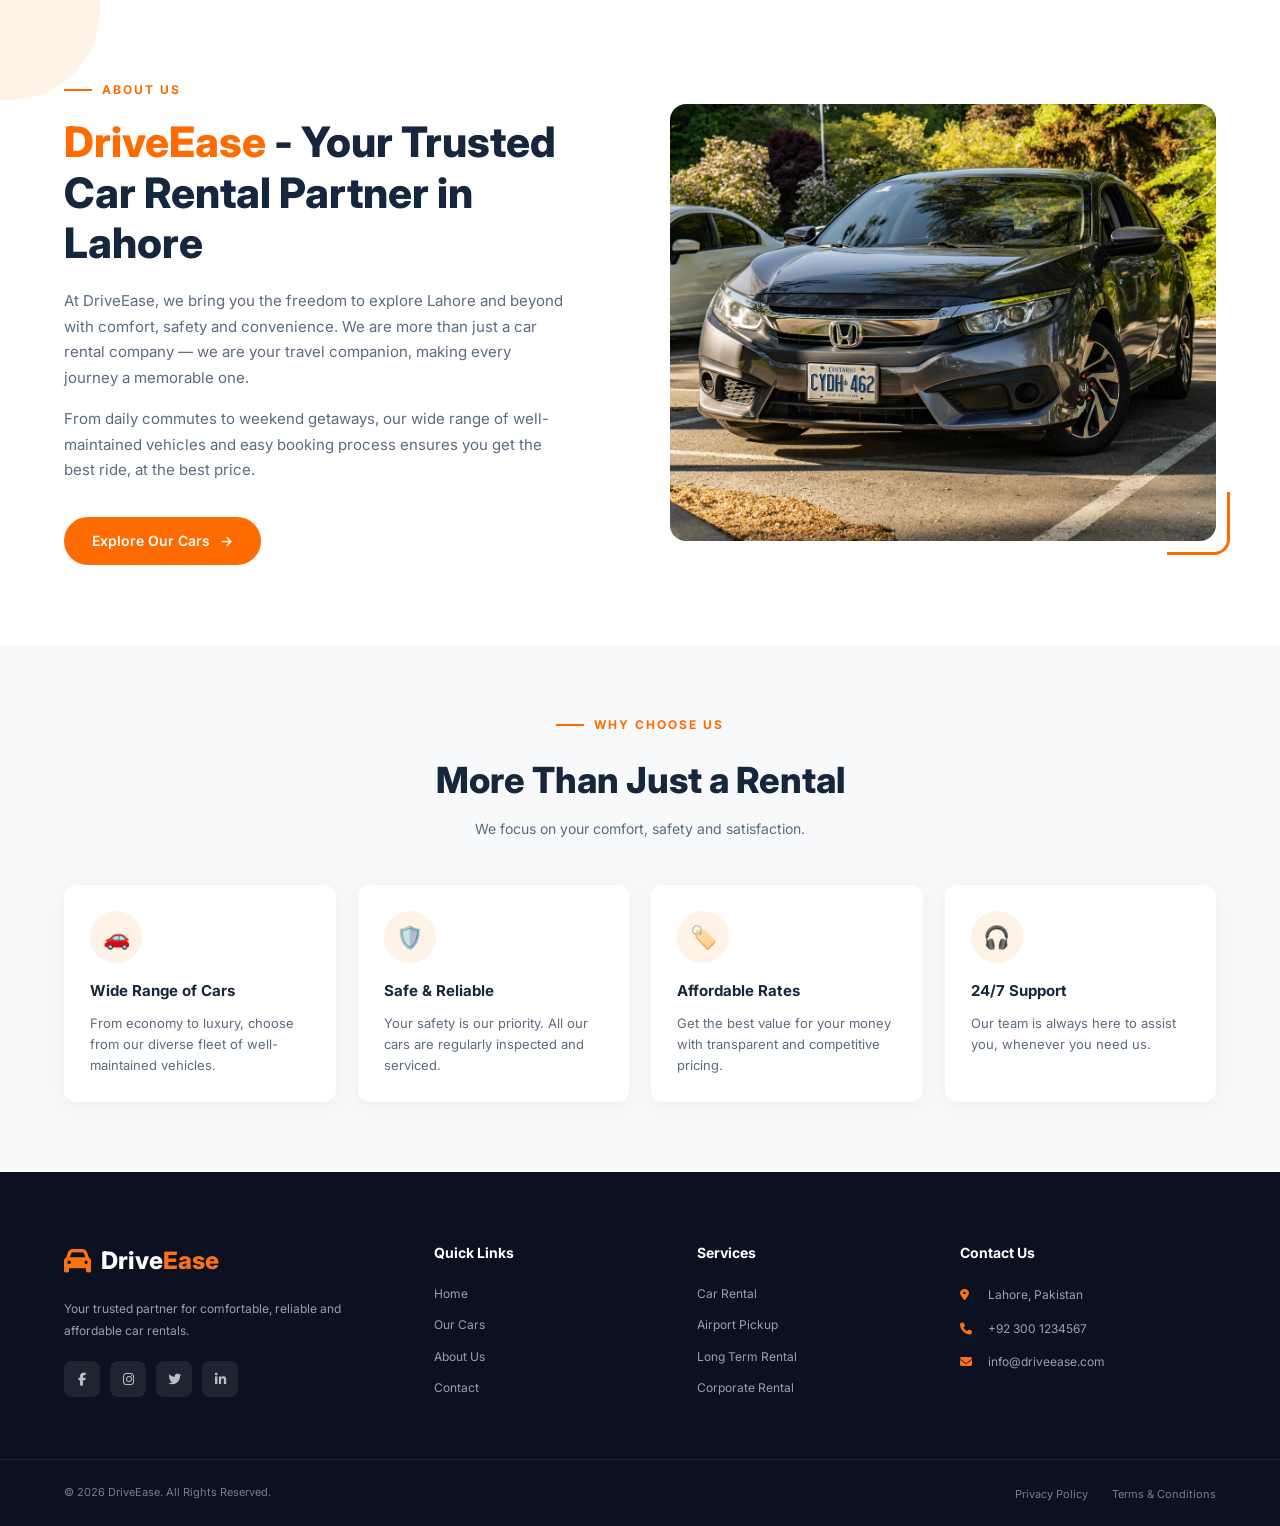
==== about.html @ b9ad4b28 "add about page" ====
<!DOCTYPE html>
<html lang="en">
<head>
    <meta charset="UTF-8">
    <meta name="viewport" content="width=device-width, initial-scale=1.0">

    <title>DriveEase | Car Rental Management System</title>

    <!-- Google Font -->
    <link rel="preconnect" href="https://fonts.googleapis.com">
    <link rel="preconnect" href="https://fonts.gstatic.com" crossorigin>
    <link href="https://fonts.googleapis.com/css2?family=Inter:wght@400;500;600;700;800&display=swap" rel="stylesheet">

    <!-- Font Awesome -->
    <link rel="stylesheet"
          href="https://cdnjs.cloudflare.com/ajax/libs/font-awesome/6.5.2/css/all.min.css">

    <!-- CSS -->
    <link rel="stylesheet" href="css/style.css">
</head>
<body>

<!-- ABOUT US -->
<section class="about-section">
  <div class="about-content">
    <div class="small-title">ABOUT US</div>
    <h1 class="main-heading"><span>DriveEase</span> - Your Trusted <br>Car Rental Partner in Lahore</h1>
    <p class="para">At DriveEase, we bring you the freedom to explore Lahore and beyond with comfort, safety and convenience. We are more than just a car rental company — we are your travel companion, making every journey a memorable one.</p>
    <p class="para">From daily commutes to weekend getaways, our wide range of well-maintained vehicles and easy booking process ensures you get the best ride, at the best price.</p>
    <a href="#" class="btn">Explore Our Cars <span>→</span></a>
  </div>
  <div class="about-image">
    <img src="img/honda civic.jpg" alt="Cars in Lahore">
  </div>
</section>

<!-- WHY CHOOSE US -->
<section class="why-section">
  <div class="small-title">WHY CHOOSE US</div>
  <h2 class="why-heading">More Than Just a Rental</h2>
  <p class="why-sub">We focus on your comfort, safety and satisfaction.</p>
  <div class="cards">
    <div class="card">
      <div class="icon-box">🚗</div>
      <h3>Wide Range of Cars</h3>
      <p>From economy to luxury, choose from our diverse fleet of well-maintained vehicles.</p>
    </div>
    <div class="card">
      <div class="icon-box">🛡️</div>
      <h3>Safe & Reliable</h3>
      <p>Your safety is our priority. All our cars are regularly inspected and serviced.</p>
    </div>
    <div class="card">
      <div class="icon-box">🏷️</div>
      <h3>Affordable Rates</h3>
      <p>Get the best value for your money with transparent and competitive pricing.</p>
    </div>
    <div class="card">
      <div class="icon-box">🎧</div>
      <h3>24/7 Support</h3>
      <p>Our team is always here to assist you, whenever you need us.</p>
    </div>
  </div>
</section>

<!-- ================= FOOTER ================= -->
    <footer class="footer">

        <div class="container footer-grid">

            <!-- About -->
            <div class="footer-column">

                <a href="index.html" class="logo footer-logo">
                    <i class="fa-solid fa-car"></i>
                    <span>Drive<span>Ease</span></span>
                </a>

                <p>
                    Your trusted partner for comfortable,
                    reliable and affordable car rentals.
                </p>

                <div class="social-links">

                    <a href="#">
                        <i class="fa-brands fa-facebook-f"></i>
                    </a>

                    <a href="#">
                        <i class="fa-brands fa-instagram"></i>
                    </a>

                    <a href="#">
                        <i class="fa-brands fa-twitter"></i>
                    </a>

                    <a href="#">
                        <i class="fa-brands fa-linkedin-in"></i>
                    </a>

                </div>

            </div>


            <!-- Quick Links -->
            <div class="footer-column">

                <h3>Quick Links</h3>

                <a href="index.html">Home</a>
                <a href="cars.html">Our Cars</a>
                <a href="about.html">About Us</a>
                <a href="contact.html">Contact</a>

            </div>


            <!-- Services -->
            <div class="footer-column">

                <h3>Services</h3>

                <a href="cars.html">Car Rental</a>
                <a href="#">Airport Pickup</a>
                <a href="#">Long Term Rental</a>
                <a href="#">Corporate Rental</a>

            </div>


            <!-- Contact -->
            <div class="footer-column">

                <h3>Contact Us</h3>

                <p>
                    <i class="fa-solid fa-location-dot"></i>
                    Lahore, Pakistan
                </p>

                <p>
                    <i class="fa-solid fa-phone"></i>
                    +92 300 1234567
                </p>

                <p>
                    <i class="fa-solid fa-envelope"></i>
                    info@driveease.com
                </p>

            </div>

        </div>


        <div class="footer-bottom">

            <div class="container">

                <p>
                    © 2026 DriveEase. All Rights Reserved.
                </p>

                <div>
                    <a href="#">Privacy Policy</a>
                    <a href="#">Terms & Conditions</a>
                </div>

            </div>

        </div>

    </footer>


    <!-- JavaScript -->
    <script src="js/main.js"></script>
</body>
</html>
---- css/style.css ----
/* =========================================================
   DRIVE EASE - CAR RENTAL WEBSITE
   COMPLETE STYLE SHEET
   ========================================================= */


/* =========================
   GOOGLE FONT
   ========================= */

* {
    margin: 0;
    padding: 0;
    box-sizing: border-box;
}

html {
    scroll-behavior: smooth;
}

body {
    font-family: "Inter", sans-serif;
    color: #1f2937;
    background: #ffffff;
    line-height: 1.6;
}

a {
    text-decoration: none;
    color: inherit;
}

button,
input,
select {
    font-family: inherit;
}

img {
    max-width: 100%;
    display: block;
}


/* =========================
   VARIABLES
   ========================= */

:root {
    --primary: #f97316;
    --primary-dark: #ea580c;
    --primary-light: #fff7ed;

    --dark: #111827;
    --dark-2: #1f2937;

    --text: #374151;
    --text-light: #6b7280;

    --white: #ffffff;
    --light: #f9fafb;
    --light-2: #f3f4f6;

    --border: #e5e7eb;

    --success: #16a34a;

    --shadow-sm: 0 4px 15px rgba(0, 0, 0, 0.06);
    --shadow: 0 10px 30px rgba(0, 0, 0, 0.08);
    --shadow-lg: 0 20px 50px rgba(0, 0, 0, 0.12);

    --radius: 14px;
}


/* =========================
   CONTAINER
   ========================= */

.container {
    width: 90%;
    max-width: 1200px;
    margin: 0 auto;
}


/* =========================
   HEADER
   ========================= */

.header {
    position: absolute;
    top: 0;
    left: 0;
    width: 100%;
    z-index: 100;
    background: transparent;
}

.navbar {
    height: 85px;

    display: flex;
    align-items: center;
    justify-content: space-between;
}


/* Logo */

.logo {
    display: flex;
    align-items: center;
    gap: 10px;

    font-size: 24px;
    font-weight: 800;
    color: var(--white);
}

.logo i {
    color: var(--primary);
    font-size: 27px;
}

.logo span span {
    color: var(--primary);
}


/* Navigation */

.nav-menu {
    display: flex;
    align-items: center;
    gap: 32px;
}

.nav-menu a {
    position: relative;

    color: rgba(255, 255, 255, 0.85);

    font-size: 14px;
    font-weight: 600;

    transition: 0.3s ease;
}

.nav-menu a:hover,
.nav-menu a.active {
    color: var(--white);
}

.nav-menu a.active::after {
    content: "";

    position: absolute;

    left: 0;
    bottom: -8px;

    width: 100%;
    height: 2px;

    background: var(--primary);
}


/* Login Button */

.login-btn {
    padding: 11px 22px;

    border: 1px solid rgba(255, 255, 255, 0.4);

    border-radius: 8px;

    transition: 0.3s ease;
}

.login-btn:hover {
    background: var(--primary);
    border-color: var(--primary);
}


/* Mobile Menu Button */

.menu-btn {
    display: none;

    width: 42px;
    height: 42px;

    border: none;
    border-radius: 8px;

    background: rgba(255, 255, 255, 0.1);

    color: var(--white);

    font-size: 20px;

    cursor: pointer;
}


/* =========================================================
   HERO / LANDING SECTION
   ========================================================= */

.hero {
    position: relative;

    min-height: 720px;

    display: flex;
    align-items: center;

    overflow: hidden;

    color: var(--white);

    background: #111827;
}


/* =========================
   HERO BACKGROUND IMAGE
   ========================= */

.hero-background {
    position: absolute;

    inset: 0;

    width: 100%;
    height: 100%;

    background-image: url("../img/back.jpg");

    background-size: cover;
    background-position: center center;
    background-repeat: no-repeat;

    transform: scale(1.03);

    z-index: 1;
}


/* Dark overlay */

.hero-overlay {
    position: absolute;

    inset: 0;

    background:
        linear-gradient(
            90deg,
            rgba(7, 12, 20, 0.90) 0%,
            rgba(7, 12, 20, 0.70) 40%,
            rgba(7, 12, 20, 0.35) 75%,
            rgba(7, 12, 20, 0.55) 100%
        );

    z-index: 2;
}


/* Additional orange glow */

.hero::after {
    content: "";

    position: absolute;

    width: 500px;
    height: 500px;

    right: -180px;
    bottom: -250px;

    background: rgba(249, 115, 22, 0.25);

    border-radius: 50%;

    filter: blur(100px);

    z-index: 3;
}


/* Hero content */

.hero-content {
    position: relative;

    z-index: 10;

    min-height: 720px;

    display: grid;

    grid-template-columns: 1fr 1fr;

    align-items: center;

    gap: 60px;

    padding-top: 70px;
}


/* =========================
   HERO TEXT
   ========================= */

.hero-text {
    max-width: 600px;

    position: relative;
    z-index: 10;
}


/* Hero tag */

.hero-tag {
    display: inline-flex;

    align-items: center;

    gap: 8px;

    padding: 9px 15px;

    margin-bottom: 22px;

    border-radius: 50px;

    background: rgba(249, 115, 22, 0.15);

    border: 1px solid rgba(249, 115, 22, 0.4);

    color: #fed7aa;

    font-size: 13px;

    font-weight: 600;
}

.hero-tag i {
    color: var(--primary);
}


/* Hero heading */

.hero-text h1 {
    font-size: clamp(44px, 5vw, 70px);

    line-height: 1.05;

    font-weight: 800;

    letter-spacing: -2px;

    margin-bottom: 24px;
}

.hero-text h1 span {
    display: block;

    color: var(--primary);
}


/* Hero paragraph */

.hero-text > p {
    max-width: 540px;

    color: rgba(255, 255, 255, 0.78);

    font-size: 17px;

    line-height: 1.8;

    margin-bottom: 35px;
}


/* =========================
   HERO BUTTONS
   ========================= */

.hero-buttons {
    display: flex;

    align-items: center;

    gap: 14px;

    flex-wrap: wrap;
}

.btn {
    display: inline-flex;

    align-items: center;
    justify-content: center;

    gap: 10px;

    padding: 14px 25px;

    border-radius: 9px;

    font-size: 14px;

    font-weight: 700;

    transition: all 0.3s ease;
}


/* Primary button */

.primary-btn {
    background: var(--primary);

    color: var(--white);

    box-shadow: 0 10px 25px rgba(249, 115, 22, 0.3);
}

.primary-btn:hover {
    background: var(--primary-dark);

    transform: translateY(-2px);

    box-shadow: 0 15px 30px rgba(249, 115, 22, 0.4);
}


/* Secondary button */

.secondary-btn {
    background: rgba(255, 255, 255, 0.08);

    border: 1px solid rgba(255, 255, 255, 0.3);

    color: var(--white);

    backdrop-filter: blur(5px);
}

.secondary-btn:hover {
    background: rgba(255, 255, 255, 0.15);

    transform: translateY(-2px);
}


/* =========================
   HERO RIGHT SIDE
   ========================= */

.hero-image {
    position: relative;

    height: 500px;

    display: flex;

    align-items: center;

    justify-content: center;

    z-index: 5;
}


/* Card */

.hero-car-card {
    position: relative;

    width: 100%;
    height: 460px;

    border-radius: 24px;

    overflow: hidden;

    background: rgba(255, 255, 255, 0.04);

    border: 1px solid rgba(255, 255, 255, 0.12);

    box-shadow:
        0 30px 80px rgba(0, 0, 0, 0.35),
        inset 0 0 60px rgba(255, 255, 255, 0.03);

    backdrop-filter: blur(3px);
}


/* Decorative orange glow */

.hero-car-card::before {
    content: "";

    position: absolute;

    width: 350px;
    height: 350px;

    left: 50%;
    top: 50%;

    transform: translate(-50%, -50%);

    background: rgba(249, 115, 22, 0.20);

    border-radius: 50%;

    filter: blur(70px);

    z-index: 2;
}


/* Bottom shadow */

.hero-car-card::after {
    content: "";

    position: absolute;

    left: 10%;
    right: 10%;
    bottom: 45px;

    height: 50px;

    background: rgba(0, 0, 0, 0.45);

    border-radius: 50%;

    filter: blur(25px);

    z-index: 2;
}


/* =========================
   FLOATING INFO CARD
   ========================= */

.car-floating-info {
    position: absolute;

    left: 25px;
    bottom: 25px;

    z-index: 10;

    display: flex;

    align-items: center;

    gap: 12px;

    padding: 13px 18px;

    min-width: 230px;

    background: rgba(255, 255, 255, 0.96);

    color: var(--dark);

    border-radius: 12px;

    box-shadow: 0 15px 40px rgba(0, 0, 0, 0.25);

    backdrop-filter: blur(10px);
}


/* Floating icon */

.car-icon {
    width: 42px;
    height: 42px;

    display: flex;

    align-items: center;
    justify-content: center;

    flex-shrink: 0;

    border-radius: 10px;

    background: var(--primary);

    color: var(--white);

    font-size: 18px;
}

.car-floating-info strong {
    display: block;

    font-size: 14px;

    margin-bottom: 2px;
}

.car-floating-info p {
    color: var(--text-light);

    font-size: 11px;
}


/* =========================================================
   BOOKING SECTION
   ========================================================= */

.booking-section {
    position: relative;

    margin-top: -70px;

    z-index: 20;
}

.booking-box {
    background: var(--white);

    border-radius: 18px;

    padding: 28px 30px;

    box-shadow: var(--shadow-lg);

    border: 1px solid var(--border);
}


/* Booking title */

.booking-title {
    margin-bottom: 22px;
}

.booking-title h2 {
    color: var(--dark);

    font-size: 22px;

    margin-bottom: 4px;
}

.booking-title p {
    color: var(--text-light);

    font-size: 13px;
}


/* Booking form */

.booking-form {
    display: grid;

    grid-template-columns: 1.2fr 1fr 1fr auto;

    gap: 16px;

    align-items: end;
}


/* Form group */

.form-group {
    display: flex;

    flex-direction: column;

    gap: 8px;
}

.form-group label {
    display: flex;

    align-items: center;

    gap: 7px;

    color: var(--dark);

    font-size: 12px;

    font-weight: 700;
}

.form-group label i {
    color: var(--primary);
}


/* Inputs */

.form-group select,
.form-group input {
    width: 100%;

    height: 48px;

    padding: 0 14px;

    border: 1px solid var(--border);

    border-radius: 8px;

    background: var(--light);

    color: var(--text);

    outline: none;

    font-size: 13px;

    transition: 0.3s ease;
}

.form-group select:focus,
.form-group input:focus {
    border-color: var(--primary);

    background: var(--white);

    box-shadow: 0 0 0 3px rgba(249, 115, 22, 0.1);
}


/* Search button */

.search-btn {
    height: 48px;

    padding: 0 22px;

    display: flex;

    align-items: center;
    justify-content: center;

    gap: 9px;

    border: none;

    border-radius: 8px;

    background: var(--primary);

    color: var(--white);

    font-size: 13px;

    font-weight: 700;

    cursor: pointer;

    transition: 0.3s ease;
}

.search-btn:hover {
    background: var(--primary-dark);

    transform: translateY(-2px);
}


/* =========================================================
   GENERAL SECTION
   ========================================================= */

.featured-section,
.why-us,
.how-it-works,
.reviews-section {
    padding: 100px 0;
}

.section-heading {
    display: flex;

    align-items: flex-end;
    justify-content: space-between;

    gap: 30px;

    margin-bottom: 45px;
}

.section-heading.centered {
    display: block;

    text-align: center;

    max-width: 650px;

    margin-left: auto;
    margin-right: auto;

    margin-bottom: 55px;
}


.section-label {
    display: inline-block;

    margin-bottom: 10px;

    color: var(--primary);

    font-size: 12px;

    font-weight: 800;

    letter-spacing: 1.5px;
}

.section-heading h2 {
    color: var(--dark);

    font-size: 38px;

    line-height: 1.2;

    margin-bottom: 12px;
}

.section-heading p {
    color: var(--text-light);

    font-size: 14px;

    max-width: 550px;
}

.section-heading.centered p {
    margin: 0 auto;
}


/* View all */

.view-all {
    display: inline-flex;

    align-items: center;

    gap: 8px;

    color: var(--primary);

    font-size: 13px;

    font-weight: 700;

    white-space: nowrap;
}

.view-all:hover {
    color: var(--primary-dark);
}


/* =========================================================
   FEATURED CARS
   ========================================================= */

.featured-section {
    background: var(--white);
}

.cars-grid {
    display: grid;

    grid-template-columns: repeat(3, 1fr);

    gap: 25px;
}


/* Car card */

.car-card {
    background: linear-gradient(145deg, #ffffff, #fff7ed);

    border: 1px solid var(--border);

    border-radius: var(--radius);

    overflow: hidden;

    box-shadow: var(--shadow-sm);

    transition: all 0.3s ease;
}

.car-card:hover {
    transform: translateY(-7px);

    box-shadow: var(--shadow-lg);
}


/* Car image */

.car-image {
    position: relative;

    height: 230px;

    background: var(--light-2);

    overflow: hidden;
}

.car-image img {
    width: 100%;
    height: 100%;

    object-fit: cover;

    transition: transform 0.5s ease;
}

.car-card:hover .car-image img {
    transform: scale(1.06);
}


/* Available badge */

.available {
    position: absolute;

    top: 15px;
    left: 15px;

    padding: 6px 10px;

    background: #dcfce7;

    color: var(--success);

    border-radius: 6px;

    font-size: 10px;

    font-weight: 700;
}


/* Car content */

.car-content {
    padding: 20px;
}


/* Car title */

.car-title {
    display: flex;

    align-items: flex-start;

    justify-content: space-between;

    gap: 15px;

    margin-bottom: 18px;
}

.car-title h3 {
    color: var(--dark);

    font-size: 17px;

    margin-bottom: 3px;
}

.car-title p {
    color: var(--text-light);

    font-size: 12px;
}


/* Rating */

.rating {
    display: flex;

    align-items: center;

    gap: 5px;

    color: var(--dark);

    font-size: 12px;

    font-weight: 700;
}

.rating i {
    color: #f59e0b;
}


/* Specs */

.car-specs {
    display: flex;

    align-items: center;

    gap: 12px;

    padding-bottom: 18px;

    border-bottom: 1px solid var(--border);
}

.car-specs span {
    display: flex;

    align-items: center;

    gap: 5px;

    color: var(--text-light);

    font-size: 10px;
}

.car-specs i {
    color: var(--primary);

    font-size: 11px;
}


/* Bottom */

.car-bottom {
    display: flex;

    align-items: center;

    justify-content: space-between;

    gap: 10px;

    padding-top: 18px;
}

.price strong {
    color: var(--dark);

    font-size: 18px;
}

.price span {
    color: var(--text-light);

    font-size: 11px;
}


/* Rent button */

.rent-btn {
    padding: 9px 15px;

    border-radius: 7px;

    background: var(--primary-light);

    color: var(--primary);

    font-size: 11px;

    font-weight: 700;

    transition: 0.3s ease;
}

.rent-btn:hover {
    background: var(--primary);

    color: var(--white);
}


/* =========================================================
   WHY CHOOSE US
   ========================================================= */

.why-us {
    background: var(--light);
}

.features-grid {
    display: grid;

    grid-template-columns: repeat(4, 1fr);

    gap: 22px;
}

.feature-card {
    padding: 30px 22px;

    background: linear-gradient(145deg, #ffffff, #fff1e6);

    border: 1px solid var(--border);

    border-radius: var(--radius);

    text-align: center;

    transition: 0.3s ease;
}

.feature-card:hover {
    transform: translateY(-5px);

    box-shadow: var(--shadow);
}

.feature-icon {
    width: 58px;
    height: 58px;

    display: flex;

    align-items: center;
    justify-content: center;

    margin: 0 auto 20px;

    border-radius: 12px;

    background: var(--primary-light);

    color: var(--primary);

    font-size: 23px;
}

.feature-card h3 {
    color: var(--dark);

    font-size: 16px;

    margin-bottom: 9px;
}

.feature-card p {
    color: var(--text-light);

    font-size: 12px;

    line-height: 1.7;
}


/* =========================================================
   HOW IT WORKS
   ========================================================= */

.how-it-works {
    background: var(--white);
}

.steps {
    display: grid;

    grid-template-columns: repeat(3, 1fr);

    gap: 50px;

    position: relative;
}

.step {
    position: relative;

    text-align: center;

    padding: 10px;
}


/* Step number */

.step-number {
    position: absolute;

    top: -5px;
    right: 20px;

    color: rgba(249, 115, 22, 0.08);

    font-size: 55px;

    font-weight: 800;

    line-height: 1;
}


/* Step icon */

.step-icon {
    position: relative;

    width: 70px;
    height: 70px;

    display: flex;

    align-items: center;
    justify-content: center;

    margin: 0 auto 22px;

    border-radius: 50%;

    background: var(--primary);

    color: var(--white);

    font-size: 25px;

    box-shadow: 0 12px 25px rgba(249, 115, 22, 0.25);
}

.step h3 {
    color: var(--dark);

    font-size: 17px;

    margin-bottom: 8px;
}

.step p {
    max-width: 280px;

    margin: 0 auto;

    color: var(--text-light);

    font-size: 12px;
}


/* =========================================================
   REVIEWS
   ========================================================= */

.reviews-section {
    background: linear-gradient(145deg, #ffffff, #f3f4ff);
}

.reviews-grid {
    display: grid;

    grid-template-columns: repeat(3, 1fr);

    gap: 22px;
}

.review-card {
    padding: 28px;

    background: var(--white);

    border: 1px solid var(--border);

    border-radius: var(--radius);

    box-shadow: var(--shadow-sm);
}

.stars {
    color: #f59e0b;

    font-size: 16px;

    letter-spacing: 2px;

    margin-bottom: 18px;
}

.review-card > p {
    color: var(--text);

    font-size: 13px;

    line-height: 1.8;

    margin-bottom: 25px;
}


/* Customer */

.customer {
    display: flex;

    align-items: center;

    gap: 12px;
}

.customer-avatar {
    width: 42px;
    height: 42px;

    display: flex;

    align-items: center;
    justify-content: center;

    border-radius: 50%;

    background: var(--primary);

    color: var(--white);

    font-weight: 700;

    font-size: 14px;
}

.customer h4 {
    color: var(--dark);

    font-size: 13px;

    margin-bottom: 2px;
}

.customer span {
    color: var(--text-light);

    font-size: 11px;
}


/* =========================================================
   CALL TO ACTION
   ========================================================= */

.cta-section {
    padding: 70px 0;

    background:
        linear-gradient(
            120deg,
            #111827,
            #1f2937
        );

    color: var(--white);
}

.cta-content {
    display: flex;

    align-items: center;

    justify-content: space-between;

    gap: 30px;
}

.cta-content .section-label {
    color: var(--primary);
}

.cta-content h2 {
    max-width: 600px;

    font-size: 34px;

    line-height: 1.2;

    margin-bottom: 10px;
}

.cta-content p {
    color: rgba(255, 255, 255, 0.7);

    font-size: 13px;
}


/* CTA button */

.cta-btn {
    flex-shrink: 0;

    background: var(--primary);

    color: var(--white);

    padding: 14px 25px;
}

.cta-btn:hover {
    background: var(--primary-dark);

    transform: translateY(-2px);
}


/* =========================================================
   FOOTER
   ========================================================= */

.footer {
    background: #0b1120;

    color: var(--white);

    padding-top: 70px;
}


/* Footer grid */

.footer-grid {
    display: grid;

    grid-template-columns: 1.5fr 1fr 1fr 1.2fr;

    gap: 50px;

    padding-bottom: 50px;
}


/* Footer logo */

.footer-logo {
    margin-bottom: 18px;
}

.footer-column > p {
    max-width: 280px;

    color: rgba(255, 255, 255, 0.6);

    font-size: 12px;

    line-height: 1.8;
}


/* Footer headings */

.footer-column h3 {
    font-size: 14px;

    margin-bottom: 20px;
}


/* Footer links */

.footer-column > a:not(.logo) {
    display: block;

    color: rgba(255, 255, 255, 0.6);

    font-size: 12px;

    margin-bottom: 12px;

    transition: 0.3s ease;
}

.footer-column > a:not(.logo):hover {
    color: var(--primary);

    padding-left: 4px;
}


/* Contact paragraphs */

.footer-column > p {
    margin-bottom: 12px;
}

.footer-column > p i {
    width: 20px;

    color: var(--primary);

    margin-right: 5px;
}


/* Social links */

.social-links {
    display: flex;

    gap: 10px;

    margin-top: 20px;
}

.social-links a {
    width: 36px;
    height: 36px;

    display: flex;

    align-items: center;
    justify-content: center;

    border-radius: 8px;

    background: rgba(255, 255, 255, 0.08);

    color: rgba(255, 255, 255, 0.7);

    font-size: 13px;

    transition: 0.3s ease;
}

.social-links a:hover {
    background: var(--primary);

    color: var(--white);

    transform: translateY(-3px);
}


/* Footer bottom */

.footer-bottom {
    border-top: 1px solid rgba(255, 255, 255, 0.08);

    padding: 20px 0;
}

.footer-bottom .container {
    display: flex;

    align-items: center;

    justify-content: space-between;

    gap: 20px;
}

.footer-bottom p {
    color: rgba(255, 255, 255, 0.45);

    font-size: 11px;
}

.footer-bottom a {
    color: rgba(255, 255, 255, 0.45);

    font-size: 11px;

    margin-left: 20px;

    transition: 0.3s ease;
}

.footer-bottom a:hover {
    color: var(--primary);
}


/* =========================================================
   TABLET
   ========================================================= */

@media (max-width: 992px) {

    .nav-menu {
        gap: 20px;
    }

    .hero-content {
        grid-template-columns: 1fr;

        text-align: center;

        padding-top: 120px;

        gap: 35px;
    }

    .hero-text {
        max-width: 700px;

        margin: 0 auto;
    }

    .hero-text > p {
        margin-left: auto;
        margin-right: auto;
    }

    .hero-buttons {
        justify-content: center;
    }

    .hero-image {
        height: 380px;

        max-width: 650px;

        width: 100%;

        margin: 0 auto;
    }

    .hero-car-card {
        height: 350px;
    }

    .booking-form {
        grid-template-columns: repeat(2, 1fr);
    }

    .search-btn {
        width: 100%;
    }

    .cars-grid {
        grid-template-columns: repeat(2, 1fr);
    }

    .features-grid {
        grid-template-columns: repeat(2, 1fr);
    }

    .footer-grid {
        grid-template-columns: repeat(2, 1fr);
    }

}


/* =========================================================
   MOBILE
   ========================================================= */

@media (max-width: 768px) {

    .container {
        width: 92%;
    }


    /* Header */

    .navbar {
        height: 75px;
    }

    .nav-menu {
        display: none;
    }

    .menu-btn {
        display: flex;

        align-items: center;
        justify-content: center;
    }


    /* Hero */

    .hero {
        min-height: 850px;
    }

    .hero-content {
        min-height: 850px;

        padding-top: 100px;

        grid-template-columns: 1fr;
    }

    .hero-text h1 {
        font-size: 43px;

        letter-spacing: -1.5px;
    }

    .hero-text > p {
        font-size: 14px;
    }

    .hero-image {
        height: 320px;
    }

    .hero-car-card {
        height: 300px;

        border-radius: 18px;
    }

    .car-floating-info {
        left: 15px;
        bottom: 15px;

        min-width: auto;

        padding: 10px 13px;
    }


    /* Booking */

    .booking-section {
        margin-top: -40px;
    }

    .booking-box {
        padding: 22px;
    }

    .booking-form {
        grid-template-columns: 1fr;
    }


    /* Sections */

    .featured-section,
    .why-us,
    .how-it-works,
    .reviews-section {
        padding: 75px 0;
    }

    .section-heading {
        flex-direction: column;

        align-items: flex-start;

        margin-bottom: 35px;
    }

    .section-heading.centered {
        align-items: center;
    }

    .section-heading h2 {
        font-size: 30px;
    }


    /* Cars */

    .cars-grid {
        grid-template-columns: 1fr;
    }


    /* Features */

    .features-grid {
        grid-template-columns: 1fr 1fr;
    }


    /* Steps */

    .steps {
        grid-template-columns: 1fr;

        gap: 40px;
    }


    /* Reviews */

    .reviews-grid {
        grid-template-columns: 1fr;
    }


    /* CTA */

    .cta-content {
        flex-direction: column;

        align-items: flex-start;
    }

    .cta-content h2 {
        font-size: 28px;
    }


    /* Footer */

    .footer-grid {
        grid-template-columns: 1fr 1fr;

        gap: 35px;
    }

    .footer-bottom .container {
        flex-direction: column;

        text-align: center;
    }

}


/* =========================================================
   SMALL MOBILE
   ========================================================= */

@media (max-width: 480px) {

    .logo {
        font-size: 21px;
    }

    .logo i {
        font-size: 23px;
    }


    .hero {
        min-height: 800px;
    }

    .hero-content {
        min-height: 800px;

        padding-top: 95px;
    }

    .hero-text h1 {
        font-size: 36px;
    }

    .hero-text > p {
        font-size: 13px;

        line-height: 1.7;
    }

    .hero-buttons {
        flex-direction: column;

        width: 100%;
    }

    .hero-buttons .btn {
        width: 100%;
    }

    .hero-image {
        height: 270px;
    }

    .hero-car-card {
        height: 255px;
    }

    .car-floating-info {
        transform: scale(0.9);

        transform-origin: left bottom;
    }


    /* Booking */

    .booking-box {
        padding: 18px;
    }

    .booking-title h2 {
        font-size: 19px;
    }


    /* Features */

    .features-grid {
        grid-template-columns: 1fr;
    }


    /* Footer */

    .footer-grid {
        grid-template-columns: 1fr;
    }

    .footer-bottom a {
        margin-left: 8px;
        margin-right: 8px;
    }

}



* {
    margin: 0;
    padding: 0;
    box-sizing: border-box;
}

body {
    font-family: 'Inter', sans-serif;
    background: #ffffff;
    color: #111827;
}

.featured-section {
    max-width: 1450px;
    margin: 0 auto;
    padding: 40px 25px 60px;
}

.section-title {
    font-size: 32px;
    font-weight: 800;
    margin-bottom: 30px;
    letter-spacing: -1px;
}

.cars-grid {
    display: grid;
    grid-template-columns: repeat(3, minmax(0, 1fr));
    gap: 30px;
}

.car-card {
    background: #fff9f2;
    border: 1px solid #e4e4e7;
    border-radius: 17px;
    overflow: hidden;
    box-shadow: 0 7px 22px rgba(0, 0, 0, 0.06);
    transition: 0.3s ease;
}

.car-card:hover {
    transform: translateY(-5px);
    box-shadow: 0 12px 28px rgba(0, 0, 0, 0.10);
}

.car-image {
    width: 100%;
    height: 285px;
    position: relative;
    overflow: hidden;
    background: #f0f0f0;
}

.car-image img {
    width: 100%;
    height: 100%;
    object-fit: cover;
    display: block;
    transition: transform 0.4s ease;
}

.car-card:hover .car-image img {
    transform: scale(1.04);
}

.available {
    position: absolute;
    top: 19px;
    left: 18px;
    background: #d9ffec;
    color: #078545;
    font-size: 12px;
    font-weight: 700;
    padding: 11px 14px;
    border-radius: 9px;
}

.car-details {
    padding: 27px 25px 24px;
}

.car-title-row {
    display: flex;
    align-items: center;
    justify-content: space-between;
    gap: 10px;
}

.car-title {
    font-size: 20px;
    font-weight: 700;
}

.rating {
    white-space: nowrap;
    font-size: 14px;
    font-weight: 700;
}

.rating i {
    color: #ff9800;
    margin-right: 5px;
}

.car-type {
    color: #64748b;
    font-size: 14px;
    margin-top: 11px;
}

.car-features {
    display: flex;
    flex-wrap: wrap;
    align-items: center;
    gap: 15px;
    margin: 27px 0 24px;
    color: #64748b;
    font-size: 12px;
}

.car-features span {
    display: flex;
    align-items: center;
    gap: 6px;
    white-space: nowrap;
}

.car-features i {
    color: #ff681f;
    font-size: 14px;
}

.car-footer {
    border-top: 1px solid #e4e4e7;
    padding-top: 25px;
    display: flex;
    justify-content: space-between;
    align-items: center;
    gap: 12px;
}

.price {
    font-size: 21px;
    font-weight: 800;
    white-space: nowrap;
}

.price small {
    font-size: 13px;
    font-weight: 400;
    color: #64748b;
}

.rent-btn {
    text-decoration: none;
    color: #ff681f;
    font-size: 13px;
    font-weight: 800;
    white-space: nowrap;
    transition: 0.2s;
}

.rent-btn:hover {
    color: #d9480f;
}

/* Tablet */
@media (max-width: 1050px) {
    .cars-grid {
        grid-template-columns: repeat(2, minmax(0, 1fr));
        gap: 22px;
    }

    .car-image {
        height: 240px;
    }
}

/* Mobile */
@media (max-width: 600px) {
    .featured-section {
        padding: 28px 15px 40px;
    }

    .section-title {
        font-size: 27px;
        margin-bottom: 22px;
    }

    .cars-grid {
        grid-template-columns: 1fr;
        gap: 22px;
    }

    .car-image {
        height: 235px;
    }

    .car-details {
        padding: 22px 18px;
    }

    .car-title {
        font-size: 18px;
    }
}

/*------about-----*/
*{margin:0;padding:0;box-sizing:border-box;font-family:'Inter',sans-serif}
:root{--orange:#FF6B00;--dark:#16263D;--gray:#5B6B7F;--light:#F8F9FB}
body{background:#fff;color:var(--dark)}

/* --- ABOUT US --- */
.about-section{padding:80px 5%;display:flex;gap:60px;align-items:center;max-width:1300px;margin:auto;position:relative;overflow:hidden;background:#fff}
.about-section::before{content:'';position:absolute;top:-80px;left:-80px;width:180px;height:180px;background:#FFF2E6;border-radius:50%}
.about-content{flex:1}
.small-title{color:var(--orange);font-size:12px;font-weight:700;letter-spacing:2px;display:flex;align-items:center;gap:10px;margin-bottom:18px}
.small-title::before{content:'';width:28px;height:2px;background:var(--orange)}
.main-heading{font-size:42px;font-weight:800;line-height:1.2;margin-bottom:20px}
.main-heading span{color:var(--orange)}
.para{color:var(--gray);font-size:15px;line-height:1.7;margin-bottom:16px;max-width:500px}
.btn{display:inline-flex;align-items:center;gap:10px;background:var(--orange);color:#fff;padding:13px 28px;border-radius:30px;text-decoration:none;font-weight:600;font-size:14px;margin-top:18px;transition:0.3s}
.btn:hover{background:#e65f00;transform:translateY(-2px)}

.about-image{flex:1;position:relative}
.about-image img{width:100%;border-radius:16px;display:block}
.about-image::after{content:'';position:absolute;bottom:-14px;right:-14px;width:60px;height:60px;border-right:3px solid var(--orange);border-bottom:3px solid var(--orange);border-radius:0 0 16px 0}

/* --- WHY CHOOSE US --- */
.why-section{padding:70px 5%;background:var(--light);text-align:center}
.why-section .small-title{justify-content:center}
.why-heading{font-size:36px;font-weight:800;margin-bottom:8px}
.why-sub{color:var(--gray);font-size:14px;margin-bottom:45px}
.cards{display:grid;grid-template-columns:repeat(4,1fr);gap:22px;max-width:1300px;margin:auto;text-align:left}
.card{background:#fff;padding:26px;border-radius:12px;box-shadow:0 4px 20px rgba(0,0,0,0.05);transition:0.3s}
.card:hover{transform:translateY(-5px)}
.icon-box{width:52px;height:52px;background:#FFF2E6;border-radius:50%;display:flex;align-items:center;justify-content:center;margin-bottom:16px;color:var(--orange);font-size:22px}
.card h3{font-size:15px;font-weight:700;margin-bottom:10px}
.card p{color:var(--gray);font-size:13px;line-height:1.6}

/* --- OUR JOURNEY --- */
.journey{padding:60px 5%;background:linear-gradient(rgba(16,30,52,0.88),rgba(16,30,52,0.88)), url('https://images.unsplash.com/photo-1514924013411-cbf25faa35bb?q=80&w=1000') center/cover;display:flex;gap:40px;align-items:center;color:#fff}
.journey-left{flex:1.2;max-width:380px}
.journey-left .small-title{color:var(--orange)}
.journey-left h2{font-size:32px;font-weight:800;line-height:1.2;margin-bottom:14px}
.journey-left h2 span{color:var(--orange)}
.journey-left p{color:#C2CAD3;font-size:13px;line-height:1.7}
.journey-stats{flex:2;display:flex;border-left:1px solid rgba(255,255,255,0.2);padding-left:20px}
.stat{flex:1;text-align:center;padding:10px 15px;border-right:1px solid rgba(255,255,255,0.15)}
.stat:last-child{border:none}
.stat .icon{font-size:26px;margin-bottom:8px}
.stat h3{color:var(--orange);font-size:28px;font-weight:800;margin-bottom:4px}
.stat p{font-size:12px;color:#C2CAD3}

/* Responsive */
@media(max-width:900px){
.about-section{flex-direction:column;padding:40px 5%}
.main-heading{font-size:30px}
.cards{grid-template-columns:repeat(2,1fr)}
.journey{flex-direction:column;align-items:flex-start}
.journey-stats{border-left:none;padding-left:0;width:100%;display:grid;grid-template-columns:repeat(2,1fr);gap:15px;border-top:1px solid rgba(255,255,255,0.2);padding-top:20px;margin-top:10px}
.stat{border-right:none;border-bottom:1px solid rgba(255,255,255,0.15)}
}
@media(max-width:500px){
.cards{grid-template-columns:1fr}
.why-heading{font-size:26px}
}
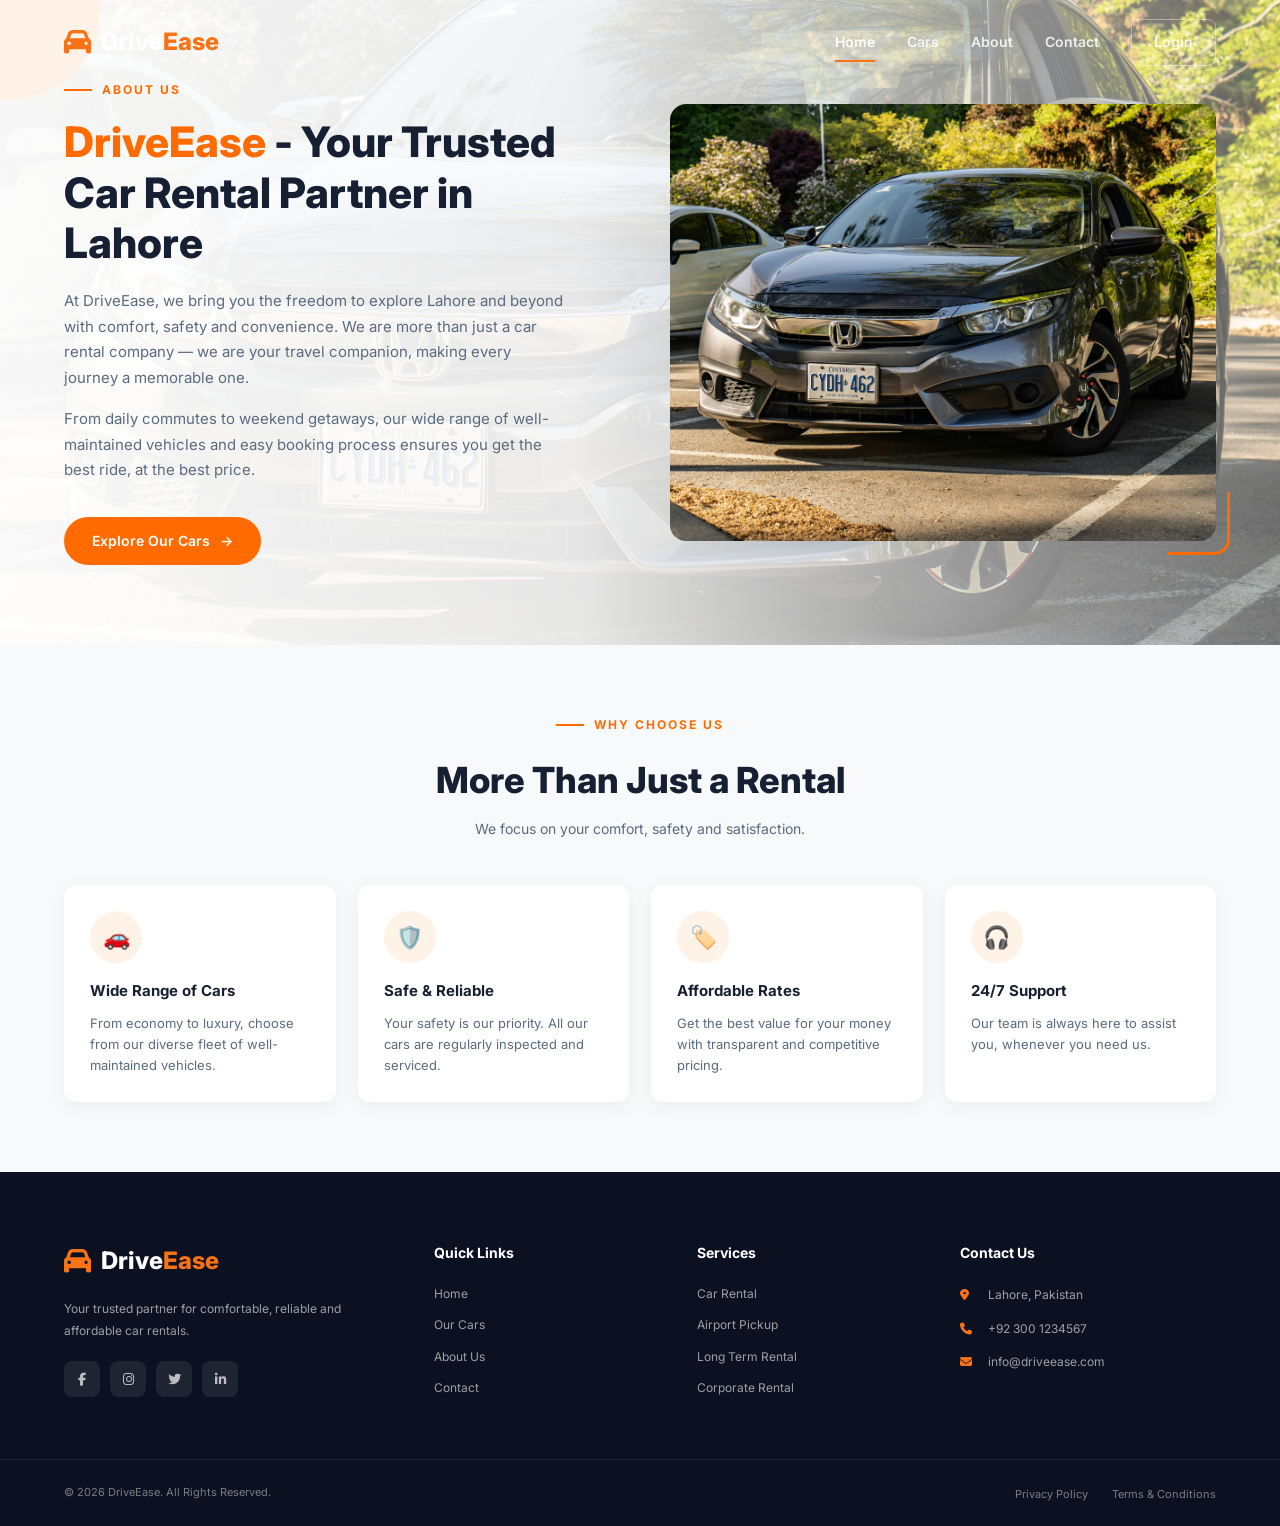
==== commit 6a806428: "update code" ====
--- a/about.html
+++ b/about.html
@@ -18,10 +18,40 @@
     <!-- CSS -->
     <link rel="stylesheet" href="css/style.css">
 </head>
+
 <body>
+
+    <!-- ================= HEADER ================= -->
+    <header class="header">
+
+        <div class="container navbar">
+
+            <a href="index.html" class="logo">
+                <i class="fa-solid fa-car"></i>
+                <span>Drive<span>Ease</span></span>
+            </a>
+
+            <nav class="nav-menu">
+                <a href="index.html" class="active">Home</a>
+                <a href="cars.html">Cars</a>
+                <a href="about.html">About</a>
+                <a href="contact.html">Contact</a>
+                <a href="login.html" class="login-btn">Login</a>
+            </nav>
+
+            <button class="menu-btn">
+                <i class="fa-solid fa-bars"></i>
+            </button>
+
+        </div>
+
+    </header>
 
 <!-- ABOUT US -->
 <section class="about-section">
+    <!-- Background Image -->
+        <div class="section-background"></div>
+        
   <div class="about-content">
     <div class="small-title">ABOUT US</div>
     <h1 class="main-heading"><span>DriveEase</span> - Your Trusted <br>Car Rental Partner in Lahore</h1>
--- a/css/style.css
+++ b/css/style.css
@@ -248,6 +248,9 @@
 
     z-index: 1;
 }
+
+/*--section background---*/
+
 
 
 /* Dark overlay */
@@ -2156,7 +2159,35 @@
 body{background:#fff;color:var(--dark)}
 
 /* --- ABOUT US --- */
-.about-section{padding:80px 5%;display:flex;gap:60px;align-items:center;max-width:1300px;margin:auto;position:relative;overflow:hidden;background:#fff}
+/* ABOUT SECTION BACKGROUND IMAGE */
+.about-section {
+    position: relative;
+    isolation: isolate;
+    overflow: hidden;
+}
+
+/* Background image */
+.section-background {
+    position: absolute;
+    inset: 0;
+    z-index: -1;
+
+    background-image:
+        linear-gradient(
+            90deg,
+            rgba(255, 255, 255, 0.97) 0%,
+            rgba(255, 255, 255, 0.90) 45%,
+            rgba(255, 255, 255, 0.35) 100%
+        ),
+        url("../img/honda\ civic.jpg");
+
+    background-size: cover;
+    background-position: center;
+    background-repeat: no-repeat;
+}
+
+.about-section{padding:80px 5%;
+    display:flex;gap:60px;align-items:center;max-width:1300px;margin:auto;position:relative;overflow:hidden;background:#fff}
 .about-section::before{content:'';position:absolute;top:-80px;left:-80px;width:180px;height:180px;background:#FFF2E6;border-radius:50%}
 .about-content{flex:1}
 .small-title{color:var(--orange);font-size:12px;font-weight:700;letter-spacing:2px;display:flex;align-items:center;gap:10px;margin-bottom:18px}
@@ -2209,4 +2240,201 @@
 @media(max-width:500px){
 .cards{grid-template-columns:1fr}
 .why-heading{font-size:26px}
-}+}
+
+/* ==============================
+   CONTACT PAGE
+============================== */
+body {
+            margin: 0;
+            font-family: Arial, sans-serif;
+            background: #f5f6fa;
+            color: #172033;
+        }
+
+        .contact-section {
+            padding: 70px 20px;
+        }
+
+        .contact-container {
+            max-width: 1100px;
+            margin: auto;
+            display: grid;
+            grid-template-columns: 0.85fr 1.15fr;
+            background: white;
+            border-radius: 22px;
+            overflow: hidden;
+            box-shadow: 0 15px 50px rgba(23, 32, 51, 0.09);
+        }
+
+        .contact-info {
+            background: #172033;
+            color: white;
+            padding: 55px 40px;
+        }
+
+        .contact-tag {
+            display: inline-block;
+            color: #ff7629;
+            background: rgba(255, 118, 41, 0.12);
+            padding: 9px 15px;
+            border-radius: 30px;
+            font-size: 13px;
+            font-weight: bold;
+            margin-bottom: 20px;
+        }
+
+        .contact-info h1 {
+            font-size: 38px;
+            line-height: 1.2;
+            margin: 0 0 18px;
+        }
+
+        .contact-info > p {
+            color: #c4cad5;
+            line-height: 1.8;
+            margin-bottom: 38px;
+        }
+
+        .info-item {
+            display: flex;
+            gap: 15px;
+            margin-bottom: 28px;
+            align-items: flex-start;
+        }
+
+        .info-icon {
+            width: 45px;
+            height: 45px;
+            flex-shrink: 0;
+            display: flex;
+            align-items: center;
+            justify-content: center;
+            border-radius: 12px;
+            background: rgba(255, 118, 41, 0.15);
+            color: #ff7629;
+            font-size: 21px;
+        }
+
+        .info-item h3 {
+            font-size: 15px;
+            margin: 2px 0 8px;
+        }
+
+        .info-item p {
+            color: #c4cad5;
+            font-size: 14px;
+            line-height: 1.6;
+            margin: 0;
+        }
+
+        .contact-form-area {
+            padding: 55px 45px;
+        }
+
+        .contact-form-area h2 {
+            font-size: 29px;
+            margin: 0 0 10px;
+        }
+
+        .form-description {
+            color: #747b8a;
+            font-size: 14px;
+            line-height: 1.7;
+            margin-bottom: 30px;
+        }
+
+        .form-row {
+            display: grid;
+            grid-template-columns: 1fr 1fr;
+            gap: 18px;
+        }
+
+        .form-group {
+            margin-bottom: 20px;
+        }
+
+        .form-group label {
+            display: block;
+            font-size: 13px;
+            font-weight: bold;
+            margin-bottom: 9px;
+        }
+
+        .form-group input,
+        .form-group select,
+        .form-group textarea {
+            width: 100%;
+            padding: 14px 15px;
+            border: 1px solid #e1e4eb;
+            border-radius: 9px;
+            font-family: inherit;
+            font-size: 14px;
+            background: #fafbfc;
+            outline: none;
+            transition: 0.3s;
+        }
+
+        .form-group input:focus,
+        .form-group select:focus,
+        .form-group textarea:focus {
+            border-color: #ff7629;
+            background: white;
+            box-shadow: 0 0 0 3px rgba(255, 118, 41, 0.1);
+        }
+
+        .form-group textarea {
+            min-height: 130px;
+            resize: vertical;
+        }
+
+        .submit-btn {
+            width: 100%;
+            padding: 16px;
+            border: none;
+            border-radius: 9px;
+            background: #ff681f;
+            color: white;
+            font-size: 15px;
+            font-weight: bold;
+            cursor: pointer;
+            transition: 0.3s;
+        }
+
+        .submit-btn:hover {
+            background: #e95710;
+            transform: translateY(-2px);
+        }
+
+        .form-note {
+            color: #8b91a0;
+            font-size: 12px;
+            text-align: center;
+            margin-top: 16px;
+        }
+
+        @media (max-width: 768px) {
+            .contact-section {
+                padding: 35px 15px;
+            }
+
+            .contact-container {
+                grid-template-columns: 1fr;
+            }
+
+            .contact-info,
+            .contact-form-area {
+                padding: 35px 25px;
+            }
+
+            .contact-info h1 {
+                font-size: 32px;
+            }
+        }
+
+        @media (max-width: 480px) {
+            .form-row {
+                grid-template-columns: 1fr;
+                gap: 0;
+            }
+        }
